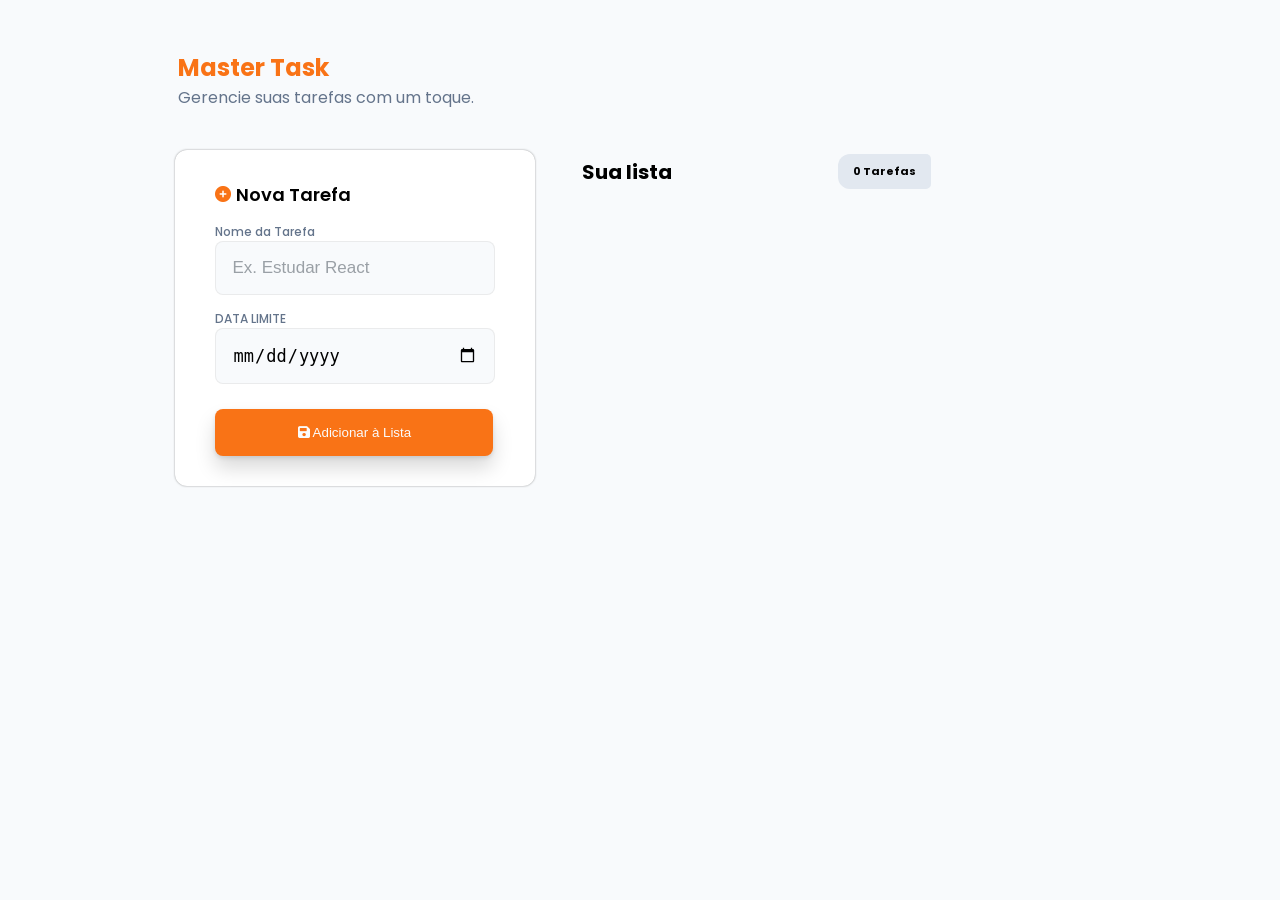
==== index.html @ fc3af0fa "first commit" ====
<!DOCTYPE html>
<html lang="pt-br">

<head>
    <meta charset="UTF-8">
    <meta name="viewport" content="width=device-width, initial-scale=1.0">
    <title>Master Task</title>

    <link rel="stylesheet" href="style.css">
    <link rel="stylesheet" href="https://cdnjs.cloudflare.com/ajax/libs/font-awesome/6.0.0/css/all.min.css">
    <link href="https://fonts.googleapis.com/css2?family=Poppins:wght@300;400;500;600;700&display=swap"
        rel="stylesheet">

</head>

<body>
    <section id="container">
        <div class="collum1">
            <div class="titulo">

                <h1>Master Task</h1>

                <p>Gerencie suas tarefas com um toque.
                </p>
            </div>

            <div class="input_task">

                <div class="novatask"> <i class="fas fa-plus-circle text-indigo-500 cicle"></i>
                    <h2>Nova Tarefa</h2>
                </div>
                <label for="">Nome da Tarefa
                </label>
                <input type="text" placeholder="Ex. Estudar React">

                <label for="">DATA LIMITE</label>
                <input type="date">

                <button onclick="addTask()" class="Submit_Task">
                    <i class="fas fa-save"></i> Adicionar à Lista
                </button>
            </div>

        </div>
        <div class="collum2">
            <div class=" title_List">

                <h2>Sua lista</h2>

                <span id="contador">0 Tarefas</span>

            </div>
        </div>


    </section>
</body>

</html>
---- style.css ----
body {
    margin: 0;
    padding: 0;
    box-sizing: border-box;
    background-color: var(--body-bgcolor);
    font-family: 'Poppins', sans-serif;

}

:root {
    --body-bgcolor: rgb(248 250 252);
    --color-card-input: #F97316;

    --text-color-seg: rgb(100 116 139);
    --box-shawdow-card: rgba(37, 37, 37, 0.5);
    --box-shadow-botton: rgba(230, 125, 34, 0.463);

    --text-secundario: rgb(251, 251, 251);
}

#container {
    display: flex;
    height: 100vh;
    justify-content: center;
    margin: 0;
    padding: 0;
}

.collum1 {
    flex: 1;
    display: flex;
    flex-direction: column;
    position: relative;
    align-items: center;

}

.titulo {
    margin-top: 50px;
    margin-left: 70px;
    margin-bottom: 30px;
}

.titulo h1 {
    margin: 0;
    color: var(--color-card-input);
    font-weight: 700;
}

.titulo p {
    margin: 0;
    color: var(--text-color-seg);

}

.input_task {
    display: flex;
    flex-direction: column;
    background-color: white;
    padding: 1rem 2.5rem 1.9rem;
    border-radius: 12px;
    box-shadow: 0px 0px 2px var(--box-shawdow-card);
    margin-top: 10px;
    margin-left: 129px;
}

.novatask {
    display: flex;
    flex-direction: row;
    align-items: center;
}

.input_task .novatask h2 {
    font-size: 18px;
    font-weight: 600;
    margin-left: 5px;
}

.cicle {
    color: var(--color-card-input);

}

.input_task label {
    color: var(--text-color-seg);
    font-size: 0.75rem;
    font-weight: 500;
}

input[type="text"],
input[type="date"] {

    width: 246px;
    border-radius: 8px;
    border: 1px solid #d9d9d976;
    background-color: #F8FAFC;
    padding: 16px;
    font-size: 17px;
    margin-bottom: 15px;
}

input[type="text"]:focus,
input[type="date"]:focus {
    border-color: var(--color-card-input);
    box-shadow: 0 0 10px 4px rgba(230, 125, 34, 0.463);
    outline: none;
}

input[type='text']::placeholder {
    color: #9aa0a6;
}

.Submit_Task {
    background-color: var(--color-card-input);
    border: none;
    border-radius: 8px;
    color: var(--text-secundario);
    cursor: pointer;
    width: 278px;
    padding: 16px;
    transition: all 0.95s ease;
    box-shadow:
        0 2px 4px rgba(0, 0, 0, 0.1),
        0 12px 20px rgba(0, 0, 0, 0.15);
    margin-top: 10px;




}

.Submit_Task:hover {
    transform: translateY(-3px);
    box-shadow:
        0 0 10px 5px var(--box-shadow-botton),
        0 8px 20px rgba(189, 105, 105, 0.15);
}

.collum2 {
    flex: 1.2;
    display: flex;
    justify-content: space-between;
    flex-direction: column;

}

.title_List {
    margin-top: 140px;
    display: flex;
    flex-direction: row;
    justify-content: space-between;
    max-width: 50%;
    align-items: center;

}

.title_List h2 {
    font-size: 20px;
}

#contador {
    padding: 9px 15px 9px;
    background-color: #E2E8F0;
    border-radius: 12px 5px 5px 12px;
    font-size: 11px;
    font-weight: bold;

}



@media(max-width:1177px) {
    .title_List {
        margin-left: 50px;
        max-width: 75%;
    }
}

@media(max-width:945px) {
    .title_List {

        max-width: 85%;
    }
}

@media(max-width:899px) {
    #container {
        flex-direction: column;

    }

    .titulo {
        margin-left: 4px;
    }

    .titulo h1 {

        text-align: center;
    }

    .collum1 {
        justify-content: center;
        align-items: center;
    }



    .input_task {
        width: 80%;
        padding: 20px;
        margin-left: 0;
        margin-bottom: 0;
        display: flex;
        justify-content: center;
    }

    input[type="text"],
    input[type="date"] {

        width: 95%;


        padding: 16px;


    }

    .Submit_Task {
        width: 100%;
    }

    .title_List {
        margin-left: 10px;
        max-width: 93%;
    }

    .title_List h2 {
        font-size: 20px;
        margin-left: 0;
    }

}

@media(max-width:499px) {


    .titulo {
        justify-content: start;
        align-items: start;

    }

    .titulo h2 {
        margin-left: 0;
    }

    .titulo p {
        max-width: 3901px;
    }




    .input_task {
        width: 80%;
        padding: 20px;
        margin-left: 0;
        margin-bottom: 0;
        display: flex;
        justify-content: center;
    }

    input[type="text"],
    input[type="date"] {

        width: 85%;


        padding: 16px;
    }

    .Submit_Task {
        width: 95%;
    }

    .title_List {
        margin-left: 10px;
        max-width: 93%;
    }

    .title_List h2 {
        font-size: 20px;
        margin-left: 0;
    }

}
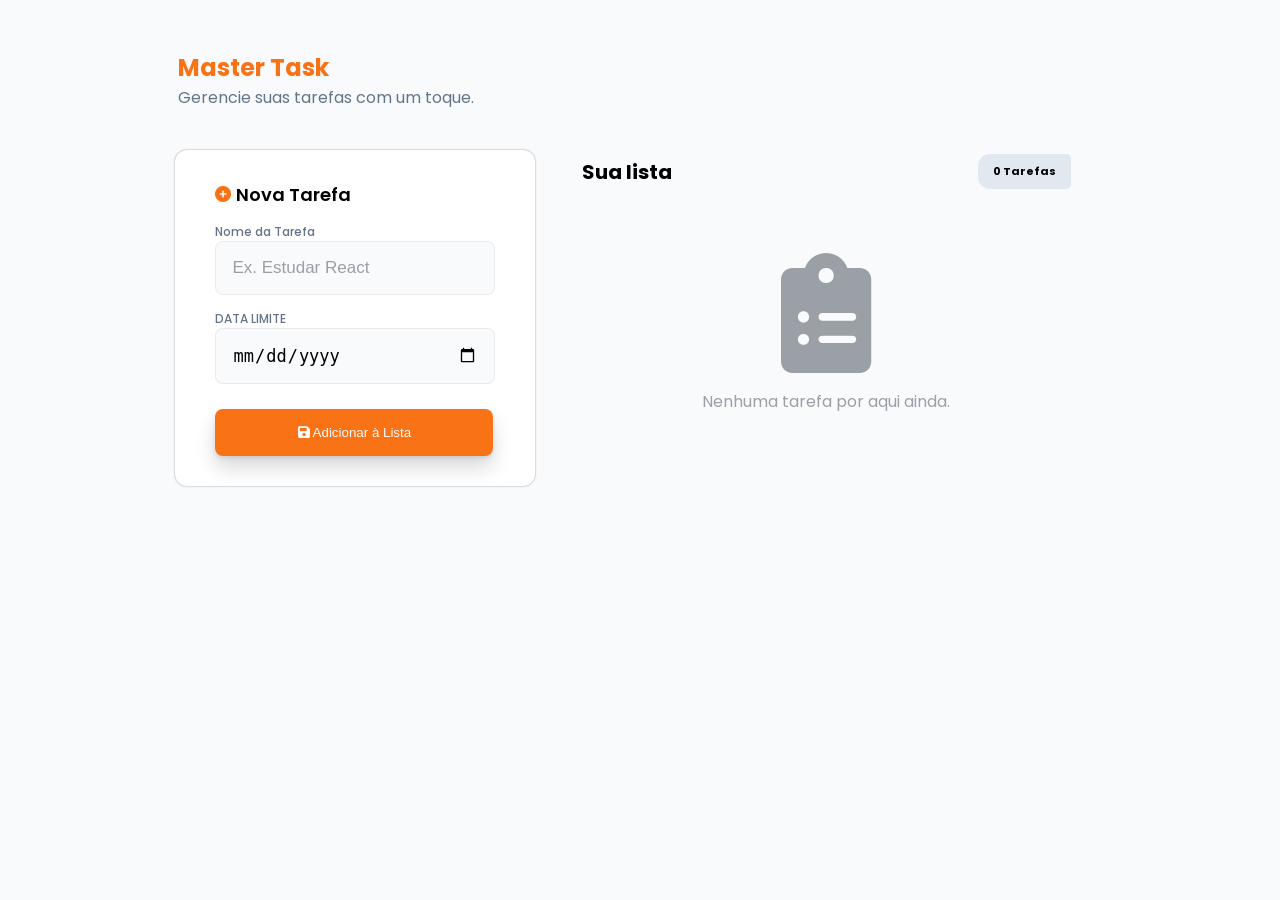
==== commit 3c94041d: "first commit" ====
--- a/index.html
+++ b/index.html
@@ -31,10 +31,10 @@
                 </div>
                 <label for="">Nome da Tarefa
                 </label>
-                <input type="text" placeholder="Ex. Estudar React">
+                <input type="text" placeholder="Ex. Estudar React" id="input_task">
 
                 <label for="">DATA LIMITE</label>
-                <input type="date">
+                <input type="date" id="data_task">
 
                 <button onclick="addTask()" class="Submit_Task">
                     <i class="fas fa-save"></i> Adicionar à Lista
@@ -50,10 +50,15 @@
                 <span id="contador">0 Tarefas</span>
 
             </div>
+            <div id="list"></div>
         </div>
 
 
     </section>
+
+
+
+    <script src="script.js"></script>
 </body>
 
 </html>
--- a/style.css
+++ b/style.css
@@ -139,7 +139,7 @@
 .collum2 {
     flex: 1.2;
     display: flex;
-    justify-content: space-between;
+
     flex-direction: column;
 
 }
@@ -149,7 +149,7 @@
     display: flex;
     flex-direction: row;
     justify-content: space-between;
-    max-width: 50%;
+    max-width: 70%;
     align-items: center;
 
 }
@@ -167,6 +167,26 @@
 
 }
 
+.task_zero {
+    display: flex;
+    flex-direction: column;
+    justify-content: center;
+    max-width: 70%;
+    align-items: center;
+    margin-top: 50px;
+
+}
+
+.task_zero p {
+    color: #9aa0a6;
+
+}
+
+.clipboar {
+    font-size: 120px;
+    color: #9aa0a6;
+}
+
 
 
 @media(max-width:1177px) {
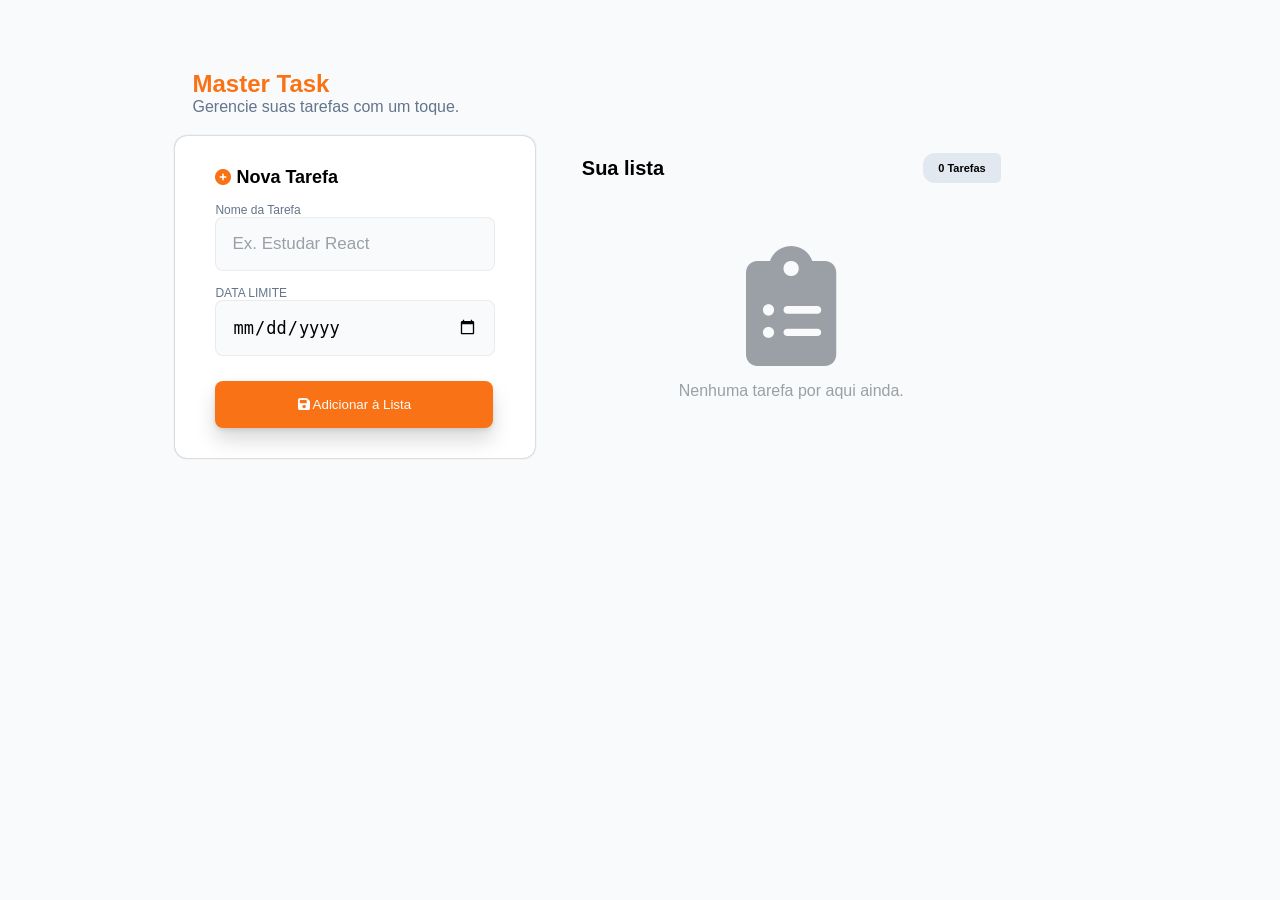
==== commit 2a1c2267: "Ultimo commit?" ====
--- a/index.html
+++ b/index.html
@@ -9,7 +9,7 @@
     <link rel="stylesheet" href="style.css">
     <link rel="stylesheet" href="https://cdnjs.cloudflare.com/ajax/libs/font-awesome/6.0.0/css/all.min.css">
     <link href="https://fonts.googleapis.com/css2?family=Poppins:wght@300;400;500;600;700&display=swap"
-        rel="stylesheet">
+        rel="sty1lesheet">
 
 </head>
 
@@ -49,10 +49,17 @@
 
                 <span id="contador">0 Tarefas</span>
 
+
+
             </div>
-            <div id="list"></div>
-        </div>
 
+            <div id="list">
+
+
+
+
+
+            </div>
 
     </section>
 
--- a/style.css
+++ b/style.css
@@ -10,6 +10,7 @@
 :root {
     --body-bgcolor: rgb(248 250 252);
     --color-card-input: #F97316;
+    --color-bg-card: white;
 
     --text-color-seg: rgb(100 116 139);
     --box-shawdow-card: rgba(37, 37, 37, 0.5);
@@ -20,15 +21,17 @@
 
 #container {
     display: flex;
-    height: 100vh;
+    min-height: 100vh;
     justify-content: center;
     margin: 0;
+
     padding: 0;
 }
 
 .collum1 {
     flex: 1;
     display: flex;
+    gap: 20px;
     flex-direction: column;
     position: relative;
     align-items: center;
@@ -38,11 +41,11 @@
 .titulo {
     margin-top: 50px;
     margin-left: 70px;
-    margin-bottom: 30px;
+
 }
 
 .titulo h1 {
-    margin: 0;
+    margin-bottom: 0;
     color: var(--color-card-input);
     font-weight: 700;
 }
@@ -56,11 +59,13 @@
 .input_task {
     display: flex;
     flex-direction: column;
-    background-color: white;
+    background-color: var(--color-bg-card);
     padding: 1rem 2.5rem 1.9rem;
     border-radius: 12px;
     box-shadow: 0px 0px 2px var(--box-shawdow-card);
-    margin-top: 10px;
+
+    position: sticky;
+    top: 30px;
     margin-left: 129px;
 }
 
@@ -139,7 +144,6 @@
 .collum2 {
     flex: 1.2;
     display: flex;
-
     flex-direction: column;
 
 }
@@ -149,7 +153,7 @@
     display: flex;
     flex-direction: row;
     justify-content: space-between;
-    max-width: 70%;
+    max-width: 60%;
     align-items: center;
 
 }
@@ -171,9 +175,10 @@
     display: flex;
     flex-direction: column;
     justify-content: center;
-    max-width: 70%;
+    max-width: 60%;
     align-items: center;
     margin-top: 50px;
+
 
 }
 
@@ -187,6 +192,142 @@
     color: #9aa0a6;
 }
 
+.card_task {
+    background-color: var(--color-bg-card);
+    max-width: 70%;
+    padding: 20px;
+}
+
+
+
+
+.listContainer {
+    display: flex;
+    background-color: var(--color-bg-card);
+    border-radius: 18px;
+    box-shadow: 0px 0px 1px var(--box-shawdow-card);
+    max-width: 60%;
+    height: 75px;
+    margin-bottom: 10px;
+
+
+
+}
+
+
+.coluna1_task {
+    display: flex;
+    flex: 1;
+    width: 100%;
+    padding: 0 25px;
+    flex-direction: column;
+
+}
+
+.info {
+    display: flex;
+    flex-direction: row;
+    align-items: center;
+    gap: 5px;
+
+}
+
+.info h3 {
+    margin-bottom: 10px;
+    font-size: 17px;
+    font-weight: 600;
+    color: rgba(21, 35, 57, 0.844);
+}
+
+.info .statuss {
+    font-size: 10px;
+    text-transform: uppercase;
+    font-weight: 600;
+    margin-top: 8px;
+    padding: 4px;
+    border-radius: 50px;
+
+
+}
+
+.completed {
+    color: #50bb99;
+    background-color: #d1fae5bb;
+}
+
+.noCompleted {
+    color: rgba(217, 119, 6, 0.647);
+    background-color: rgba(236, 138, 27, 0.248);
+}
+
+.datas {
+    --tw-text-opacity: 1;
+    color: rgb(148 163 184 / var(--tw-text-opacity, 1));
+    margin-top: 0;
+    font-size: 14px;
+}
+
+
+.coluna2 {
+    flex: 1;
+    display: flex;
+    justify-content: end;
+    align-items: center;
+    margin-right: 25px;
+    gap: 10px;
+}
+
+.completo {
+    text-decoration: line-through;
+    opacity: 0.6;
+    /* opcional, deixa mais visual de concluído */
+}
+
+.nocompleto_botton {
+    background-color: #50bb99;
+    width: 44px;
+    height: 34px;
+    border: none;
+    color: #F8FAFC;
+    border-radius: 10px;
+    cursor: pointer;
+    font-weight: bold;
+    transition: all 2.9s ease;
+}
+
+.nocompleto_botton:active {
+    transform: scale(0.95);
+}
+
+.completo_botton {
+    background-color: #e8f3ff;
+    width: 44px;
+    height: 34px;
+    border: none;
+    color: #6A7B90;
+    border-radius: 10px;
+    cursor: pointer;
+    font-weight: bold;
+    transition: all 1.1s ease;
+
+}
+
+.delete {
+    background-color: #FFF1F2;
+    width: 44px;
+    height: 34px;
+    border: none;
+    color: #F40045;
+    border-radius: 10px;
+    cursor: pointer;
+    font-weight: bold;
+    transition: all 2.9s ease;
+}
+
+.delete:hover {
+    background-color: #F43F5E;
+    color: white;
+}
 
 
 @media(max-width:1177px) {
@@ -211,6 +352,9 @@
 
     .titulo {
         margin-left: 4px;
+
+        margin-top: 10px;
+
     }
 
     .titulo h1 {
@@ -232,6 +376,8 @@
         margin-bottom: 0;
         display: flex;
         justify-content: center;
+        position: static;
+        top: 0;
     }
 
     input[type="text"],
@@ -258,6 +404,84 @@
         font-size: 20px;
         margin-left: 0;
     }
+
+    .task_zero {
+
+        max-width: 95%;
+
+
+    }
+
+
+
+
+
+    #list {
+        display: flex;
+        justify-content: center;
+        flex-direction: column;
+
+        align-items: center;
+    }
+
+    .listContainer {
+        max-width: 90%;
+        height: 101px;
+        width: 86%;
+        margin-bottom: 10px;
+        justify-content: center;
+        align-items: center;
+        flex-direction: column;
+    }
+
+
+
+    .info {
+        align-items: center;
+        justify-content: center;
+        gap: 2px;
+        margin-top: 0;
+        padding: 0;
+    }
+
+    .info h3 {
+        font-size: 16px;
+        font-weight: 600;
+        margin-bottom: 0;
+        margin-top: 10px;
+
+
+    }
+
+    .info .statuss {
+        font-size: 12px;
+        margin-top: 10px;
+
+        border-radius: 50px;
+
+
+    }
+
+
+
+    .datas {
+        text-align: center;
+
+        margin-top: 5px;
+        font-size: 14px;
+    }
+
+
+    .coluna2 {
+        flex: 1;
+        display: flex;
+        justify-content: end;
+        align-items: center;
+        margin-right: 25px;
+        gap: 10px;
+    }
+
+
 
 }
 
@@ -313,4 +537,11 @@
         margin-left: 0;
     }
 
+    .task_zero {
+
+        max-width: 95%;
+
+
+    }
+
 }
